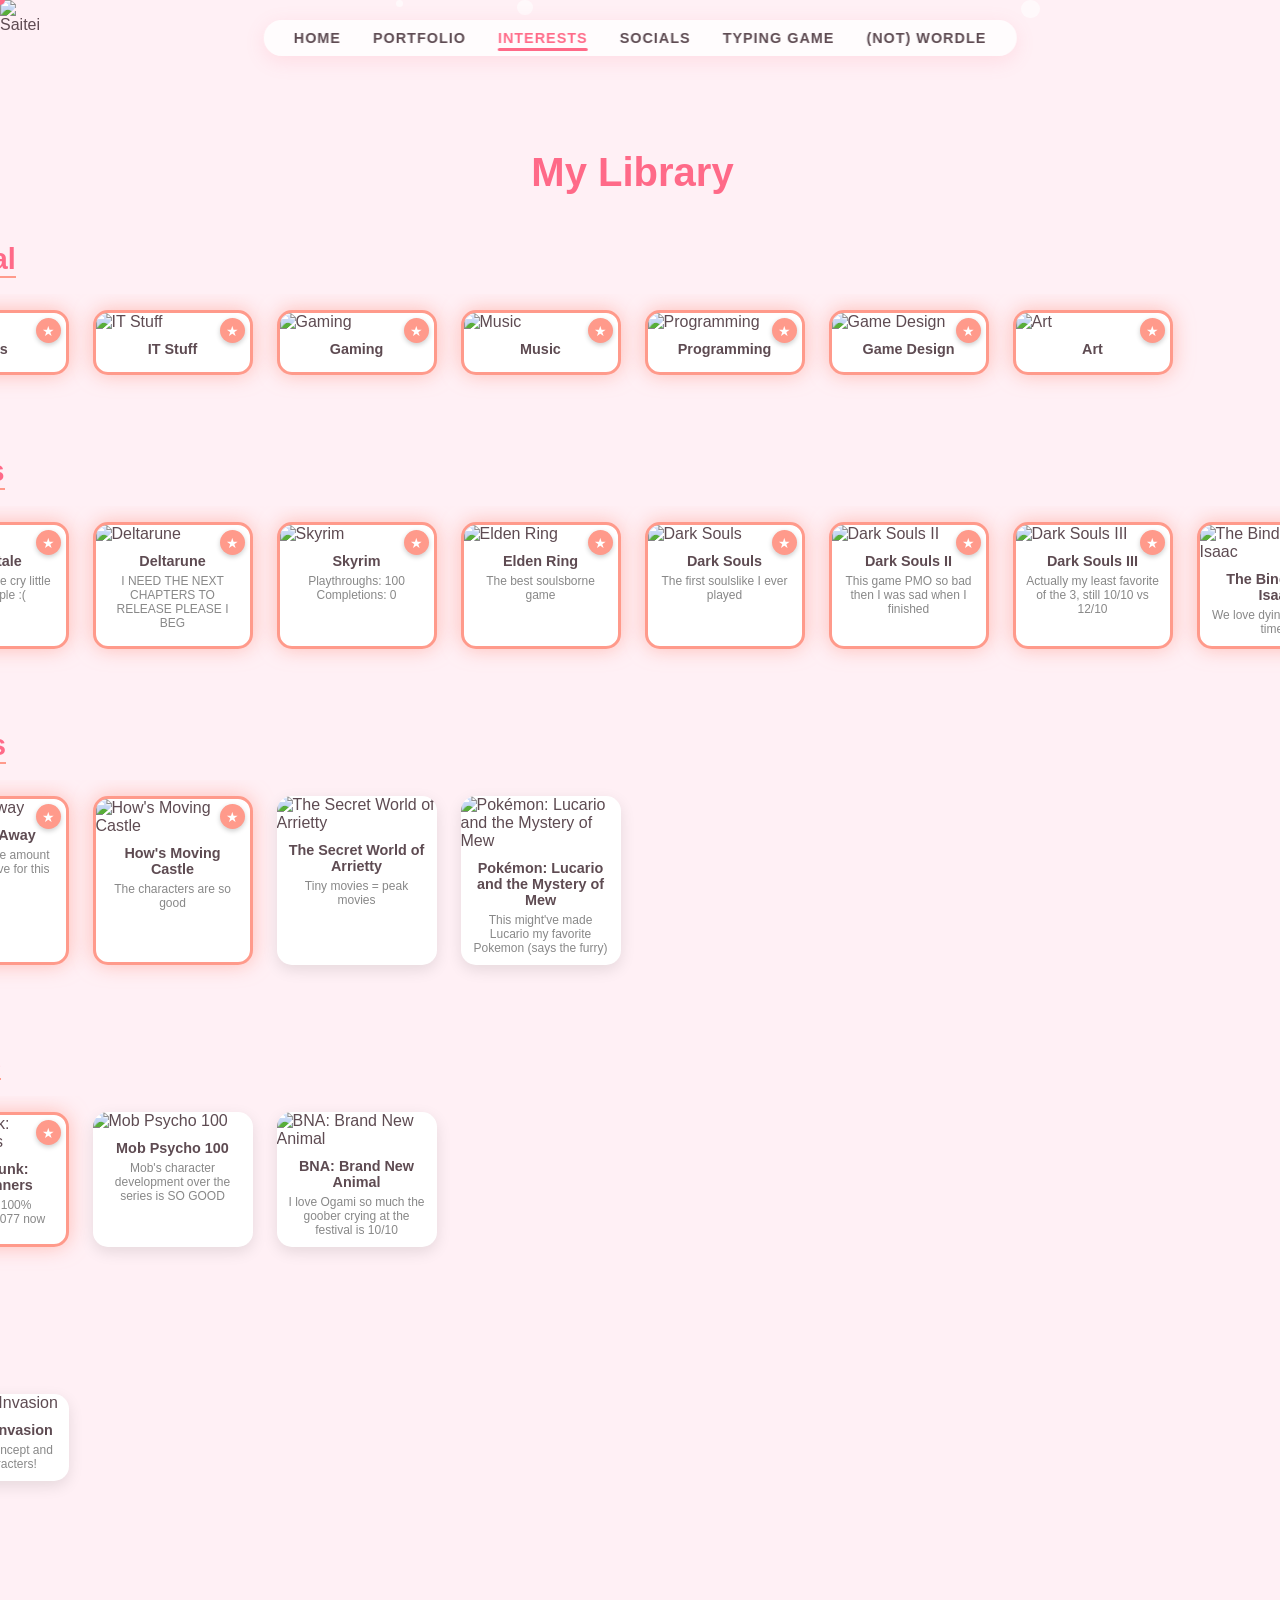
==== interests.html @ 3593d5c2 "Just making the baseline Just making the baseline so I can experiment with Github Pages." ====
<!DOCTYPE html>
<html lang="en">
<head>
    <meta charset="UTF-8">
    <meta name="viewport" content="width=device-width, initial-scale=1.0">
    <title>Saitei's Den | Interests</title>
    <link rel="stylesheet" href="style.css">
</head>
<body>
    <div class="cursor-dot"></div>
    <div class="cursor-chaser"><img src="" alt="Saitei"></div>
    <div id="particles"></div>

    <nav class="navbar">
        <a href="index.html">Home</a>
        <a href="portfolio.html">Portfolio</a>
        <a href="interests.html" class="active">Interests</a>
        <a href="socials.html">Socials</a>
        <a href="typingtest.html">Typing Game</a>
        <a href="wordle.html">(Not) Wordle</a>
    </nav>

    <section class="page-content">
        <h2>My Library</h2>
        <div id="library-content"></div>
    </section>

    <div class="modal-overlay" id="interest-modal">
        <div class="modal-box">
            <span class="modal-close" id="close-modal">&times;</span>
            <img src="" alt="Cover" class="modal-cover" id="modal-img">
            <h3 class="modal-title" id="modal-title">Title</h3>
            <div class="modal-stars" id="modal-stars">★★★★★</div>
            <p class="modal-review" id="modal-review">Review text</p>
        </div>
    </div>

    <script src="script.js"></script>
    <script src="interestsData.js"></script>

    <script>
        const libraryContainer = document.getElementById('library-content');
        
        // Modal Elements
        const modal = document.getElementById('interest-modal');
        const closeModal = document.getElementById('close-modal');
        const modalImg = document.getElementById('modal-img');
        const modalTitle = document.getElementById('modal-title');
        const modalStars = document.getElementById('modal-stars');
        const modalReview = document.getElementById('modal-review');

        // Close Modal Logic
        closeModal.onclick = () => modal.classList.remove('active');
        window.onclick = (e) => {
            // If they click the dark overlay outside the box, close it
            if(e.target === modal) modal.classList.remove('active'); 
        };

        const categories = ["General", "Games", "Movies", "Shows", "Books"];

        categories.forEach(cat => {
            const items = interestsData.filter(item => item.category === cat);

            if (items.length > 0) {
                const section = document.createElement('div');
                section.classList.add('category-section');
                
                const title = document.createElement('h3');
                title.classList.add('category-title');
                title.innerText = cat;
                section.appendChild(title);

                const scrollBox = document.createElement('div');
                scrollBox.classList.add('scroll-container');

                items.forEach(item => {
                    const card = document.createElement('div');
                    card.classList.add('interest-card');
                    if(item.special) card.classList.add('special');
                    
                    // Make cursor show it's clickable
                    card.style.cursor = 'pointer'; 

                    card.innerHTML = `
                        <img src="${item.cover}" alt="${item.name}" class="interest-cover">
                        <div class="interest-info">
                            <div class="interest-name">${item.name}</div>
                            <div class="interest-note">${item.note}</div>
                        </div>
                    `;

                    // --- NEW: CLICK EVENT TO OPEN MODAL ---
                    card.onclick = () => {
                        modalImg.src = item.cover;
                        modalTitle.innerText = item.name;
                        // Provide a fallback if review is missing
                        modalReview.innerText = item.review || "No review written yet!"; 
                        
                        // Generate Stars (e.g. 3 rating = ★★★☆☆)
                        let starHTML = "";
                        let rating = item.rating || 0; 
                        for(let i = 1; i <= 5; i++) {
                            starHTML += (i <= rating) ? "★" : "☆";
                        }
                        modalStars.innerText = starHTML;

                        // Show the modal
                        modal.classList.add('active');
                    };

                    scrollBox.appendChild(card);
                });

                section.appendChild(scrollBox);
                libraryContainer.appendChild(section);
            }
        });
    </script>
</body>
</html>

<style>
    /* --- MODAL (POPUP WINDOW) --- */
.modal-overlay {
    position: fixed;
    top: 0; left: 0; width: 100%; height: 100%;
    background: rgba(0,0,0,0.6);
    backdrop-filter: blur(5px);
    z-index: 20000;
    display: flex;
    align-items: center;
    justify-content: center;
    opacity: 0; /* Hidden by default */
    pointer-events: none; /* Can't click it when hidden */
    transition: opacity 0.3s ease;
}

/* When the active class is added by JS, it fades in */
.modal-overlay.active {
    opacity: 1;
    pointer-events: auto;
}

.modal-box {
    background: var(--card-bg);
    border-radius: var(--radius);
    padding: 2.5rem;
    max-width: 450px;
    width: 90%;
    box-shadow: 0 15px 40px rgba(0,0,0,0.2);
    position: relative;
    transform: translateY(20px);
    transition: transform 0.3s ease;
    display: flex;
    flex-direction: column;
    align-items: center;
    text-align: center;
    cursor: default; /* Overrides the custom chaser cursor inside the box if you want */
}

.modal-overlay.active .modal-box {
    transform: translateY(0); /* Slides up slightly */
}

.modal-close {
    position: absolute;
    top: 15px; right: 20px;
    font-size: 2rem;
    line-height: 1;
    color: var(--text-light);
    cursor: pointer;
    transition: color 0.3s;
}

.modal-close:hover { color: var(--secondary); }

.modal-cover {
    width: 180px;
    height: 250px;
    object-fit: cover;
    border-radius: 15px;
    margin-bottom: 1rem;
    box-shadow: 0 5px 15px rgba(0,0,0,0.15);
}

.modal-title {
    font-size: 1.5rem;
    color: var(--secondary);
    margin-bottom: 0.3rem;
}

.modal-stars {
    color: #FFD700; /* Gold */
    font-size: 1.3rem;
    margin-bottom: 1rem;
    letter-spacing: 2px;
}

.modal-review {
    font-size: 0.95rem;
    line-height: 1.6;
    color: var(--text-main);
}
</style>
---- style.css ----
/* style.css */
:root {
    --primary: #FF9A8B;       
    --secondary: #FF6A88;     
    --accent: #FFD1FF;
    --bg-color: #FFF0F5;      
    --card-bg: #FFFFFF;
    --text-main: #5e4b52;
    --radius: 25px;
    --nav-glass: rgba(255, 255, 255, 0.8);
}

* { margin: 0; padding: 0; box-sizing: border-box; }

html {
    /* FIX 1: This stops the page from jumping left/right 
       by reserving space for the scrollbar */
    scrollbar-gutter: stable;
}

body {
    font-family: 'Quicksand', 'Segoe UI', sans-serif;
    background-color: var(--bg-color);
    color: var(--text-main);
    min-height: 100vh;
    overflow-x: hidden; /* Prevents horizontal scrolling */
    cursor: none; /* Hide default cursor */
    position: relative;
}

/* --- CURSOR SYSTEM --- */
.cursor-dot {
    position: fixed;
    width: 10px;
    height: 10px;
    background: var(--secondary);
    border-radius: 50%;
    pointer-events: none;
    z-index: 10000;
    transform: translate(-50%, -50%);
}

.cursor-chaser {
    position: fixed;
    width: 50px; 
    height: 50px;
    pointer-events: none;
    z-index: 9999;
    transform-origin: center center; 
    display: flex;
    align-items: center;
    justify-content: center;
}

.cursor-chaser img {
    width: 100%;
    height: 100%;
    object-fit: contain;
}

/* --- BACKGROUND PARTICLES (FIXED) --- */
#particles {
    /* FIX 2: Locks particles to the background layer 
       so they don't stretch the page size */
    position: fixed;
    top: 0;
    left: 0;
    width: 100%;
    height: 100%;
    overflow: hidden;
    z-index: -1;
    pointer-events: none;
}

.particle {
    position: absolute;
    background: white;
    border-radius: 50%;
    pointer-events: none;
    opacity: 0.6;
    animation: rise linear infinite;
}

@keyframes rise {
    0% { transform: translateY(110vh) scale(0); opacity: 0; }
    50% { opacity: 0.8; }
    100% { transform: translateY(-10vh) scale(1); opacity: 0; }
}

/* --- NAVIGATION --- */
.navbar {
    position: fixed;
    top: 20px;
    left: 50%;
    transform: translateX(-50%);
    background: var(--nav-glass);
    backdrop-filter: blur(10px);
    padding: 10px 30px;
    border-radius: 50px;
    box-shadow: 0 5px 20px rgba(255, 106, 136, 0.15);
    z-index: 1000;
    display: flex;
    gap: 2rem;
    white-space: nowrap; /* Prevents text wrapping on small screens */
}

.navbar a {
    text-decoration: none;
    color: var(--text-main);
    font-weight: 700;
    font-size: 0.9rem;
    text-transform: uppercase;
    letter-spacing: 1px;
    transition: color 0.3s;
    position: relative;
}

.navbar a::after {
    content: '';
    position: absolute;
    bottom: -5px;
    left: 0;
    width: 0%;
    height: 3px;
    background: var(--secondary);
    border-radius: 10px;
    transition: width 0.3s ease;
}

.navbar a:hover { color: var(--secondary); }
.navbar a:hover::after { width: 100%; }

.navbar a.active { color: var(--secondary); }
.navbar a.active::after { width: 100%; }

/* --- LAYOUTS --- */
header, section {
    padding: 4rem 10%;
    /* Changed from min-height: 80vh to avoid layout gaps */
    width: 100%; 
    display: flex;
    flex-direction: column;
    align-items: center;
}

/* Center the content on the Home page explicitly */
header {
    min-height: 90vh;
    justify-content: center;
}

/* Push content down on other pages so it's not hidden by navbar */
section.page-content {
    justify-content: flex-start;
    padding-top: 150px; 
    min-height: 100vh;
}

.hero-avatar {
    width: 200px;
    height: 200px;
    object-fit: cover;
    border-radius: 50%;
    border: 5px solid white;
    box-shadow: 0 10px 30px rgba(255, 106, 136, 0.3);
    margin-bottom: 2rem;
    animation: float 4s ease-in-out infinite;
}

.hero-title {
    font-size: 4rem;
    background: linear-gradient(to right, var(--primary), var(--secondary));
    -webkit-background-clip: text;
    -webkit-text-fill-color: transparent;
    margin-bottom: 0.5rem;
    text-align: center;
}

h2 {
    font-size: 2.5rem;
    color: var(--secondary);
    text-align: center;
    margin-bottom: 3rem;
}

.grid {
    display: grid;
    grid-template-columns: repeat(auto-fit, minmax(280px, 1fr));
    gap: 2rem;
    width: 100%;
}

.card {
    background: var(--card-bg);
    border-radius: var(--radius);
    padding: 2rem;
    box-shadow: 0 10px 30px rgba(0,0,0,0.05);
    transition: transform 0.3s, box-shadow 0.3s;
    text-decoration: none; /* In case links are styled as cards */
    color: var(--text-main);
    display: block;
}

.card:hover {
    transform: translateY(-10px);
    box-shadow: 0 20px 40px rgba(255, 106, 136, 0.2);
}

/* --- ANIMATIONS --- */
@keyframes float {
    0%, 100% { transform: translateY(0); }
    50% { transform: translateY(-20px); }
}

/* --- INTERESTS CAROUSEL --- */

.category-section {
    width: 100%;
    margin-bottom: 3rem;
}

.category-title {
    font-size: 1.8rem;
    color: var(--secondary);
    margin-bottom: 1rem;
    margin-left: 1rem; /* Align with scroll start */
    display: inline-block;
    border-bottom: 2px solid var(--primary);
}

/* The Horizontal Scroll Container */
.scroll-container {
    display: flex;
    gap: 1.5rem;
    overflow-x: auto; /* Allows scrolling */
    padding: 1rem 1rem 2rem 1rem; /* Padding for shadow clearance */
    scroll-behavior: smooth;
    
    /* Hide scrollbar but keep functionality (Optional) */
    scrollbar-width: thin; 
    scrollbar-color: var(--primary) transparent;
}

/* Individual Item Card */
.interest-card {
    min-width: 160px; /* Fixed width prevents squishing */
    width: 160px;
    background: white;
    border-radius: 15px;
    overflow: hidden;
    box-shadow: 0 5px 15px rgba(0,0,0,0.1);
    transition: transform 0.3s ease;
    flex-shrink: 0; /* Important! Stops them from shrinking to fit */
    position: relative;
}

.interest-card:hover {
    transform: translateY(-5px);
}

.interest-cover {
    width: 100%;
    height: 220px;
    object-fit: cover;
}

.interest-info {
    padding: 10px;
    text-align: center;
}

.interest-name {
    font-weight: bold;
    font-size: 0.9rem;
    color: var(--text-main);
    margin-bottom: 5px;
}

.interest-note {
    font-size: 0.75rem;
    color: #888;
}

/* --- SPECIAL INTEREST HIGHLIGHT --- */
.interest-card.special {
    border: 3px solid var(--primary);
    box-shadow: 0 0 20px rgba(255, 154, 139, 0.6); /* Glow effect */
}

.interest-card.special::after {
    content: '★';
    position: absolute;
    top: 5px;
    right: 5px;
    background: var(--primary);
    color: white;
    width: 25px;
    height: 25px;
    border-radius: 50%;
    display: flex;
    align-items: center;
    justify-content: center;
    font-size: 14px;
    box-shadow: 0 2px 5px rgba(0,0,0,0.2);
}

/* --- TYPING TEST PAGE --- */

.typing-page {
    display: flex;
    flex-direction: column;
    justify-content: center;
    align-items: center;
}

.typing-app {
    width: 100%;
    background: rgba(255,255,255,0.75);
    backdrop-filter: blur(12px);
    border-radius: var(--radius);
    padding: 2rem;
    box-shadow: 0 20px 40px rgba(255, 106, 136, 0.2);
}

.typing-controls,
.typing-buttons {
    display: flex;
    gap: 0.75rem;
    flex-wrap: wrap;
    margin-bottom: 1rem;
}

.typing-controls select,
.typing-controls button,
.typing-buttons button {
    background: white;
    border: 2px solid var(--primary);
    border-radius: 12px;
    padding: 8px 12px;
    font-weight: 600;
    cursor: pointer;
}

.typing-stats {
    display: flex;
    gap: 1.5rem;
    margin-bottom: 1rem;
    color: var(--text-main);
    flex-wrap: wrap;
}

.typing-display {
    background: rgba(255,255,255,0.6);
    border-radius: 15px;
    padding: 1rem;
    min-height: 140px;
    font-size: 1.1rem;
    line-height: 1.7;
    user-select: none;
}

.typing-display span.current {
    background: var(--accent);
    border-radius: 4px;
}

.typing-display span.correct {
    color: #22c55e; /* clean green */
    font-weight: 600;
}

.typing-display span.incorrect {
    color: #ff4d4d;
    text-decoration: underline;
}

.typing-combo {
    margin-top: 0.5rem;
    text-align: center;
}

/* --- MODAL --- */

.typing-modal-backdrop {
    position: fixed;
    inset: 0;
    background: rgba(255, 240, 245, 0.8);
    display: flex;
    align-items: center;
    justify-content: center;
    opacity: 0;
    pointer-events: none;
    transition: 0.2s;
    z-index: 5000;
}

.typing-modal-backdrop.show {
    opacity: 1;
    pointer-events: auto;
}

.typing-modal {
    background: white;
    border-radius: var(--radius);
    padding: 2rem;
    max-width: 600px;
    width: 95%;
}

.typing-metrics {
    display: flex;
    gap: 1rem;
    flex-wrap: wrap;
    margin: 1rem 0;
}

.metric {
    background: rgba(255,154,139,0.15);
    padding: 10px;
    border-radius: 12px;
    min-width: 110px;
    text-align: center;
}

.metric strong {
    display: block;
    font-size: 1.3rem;
}
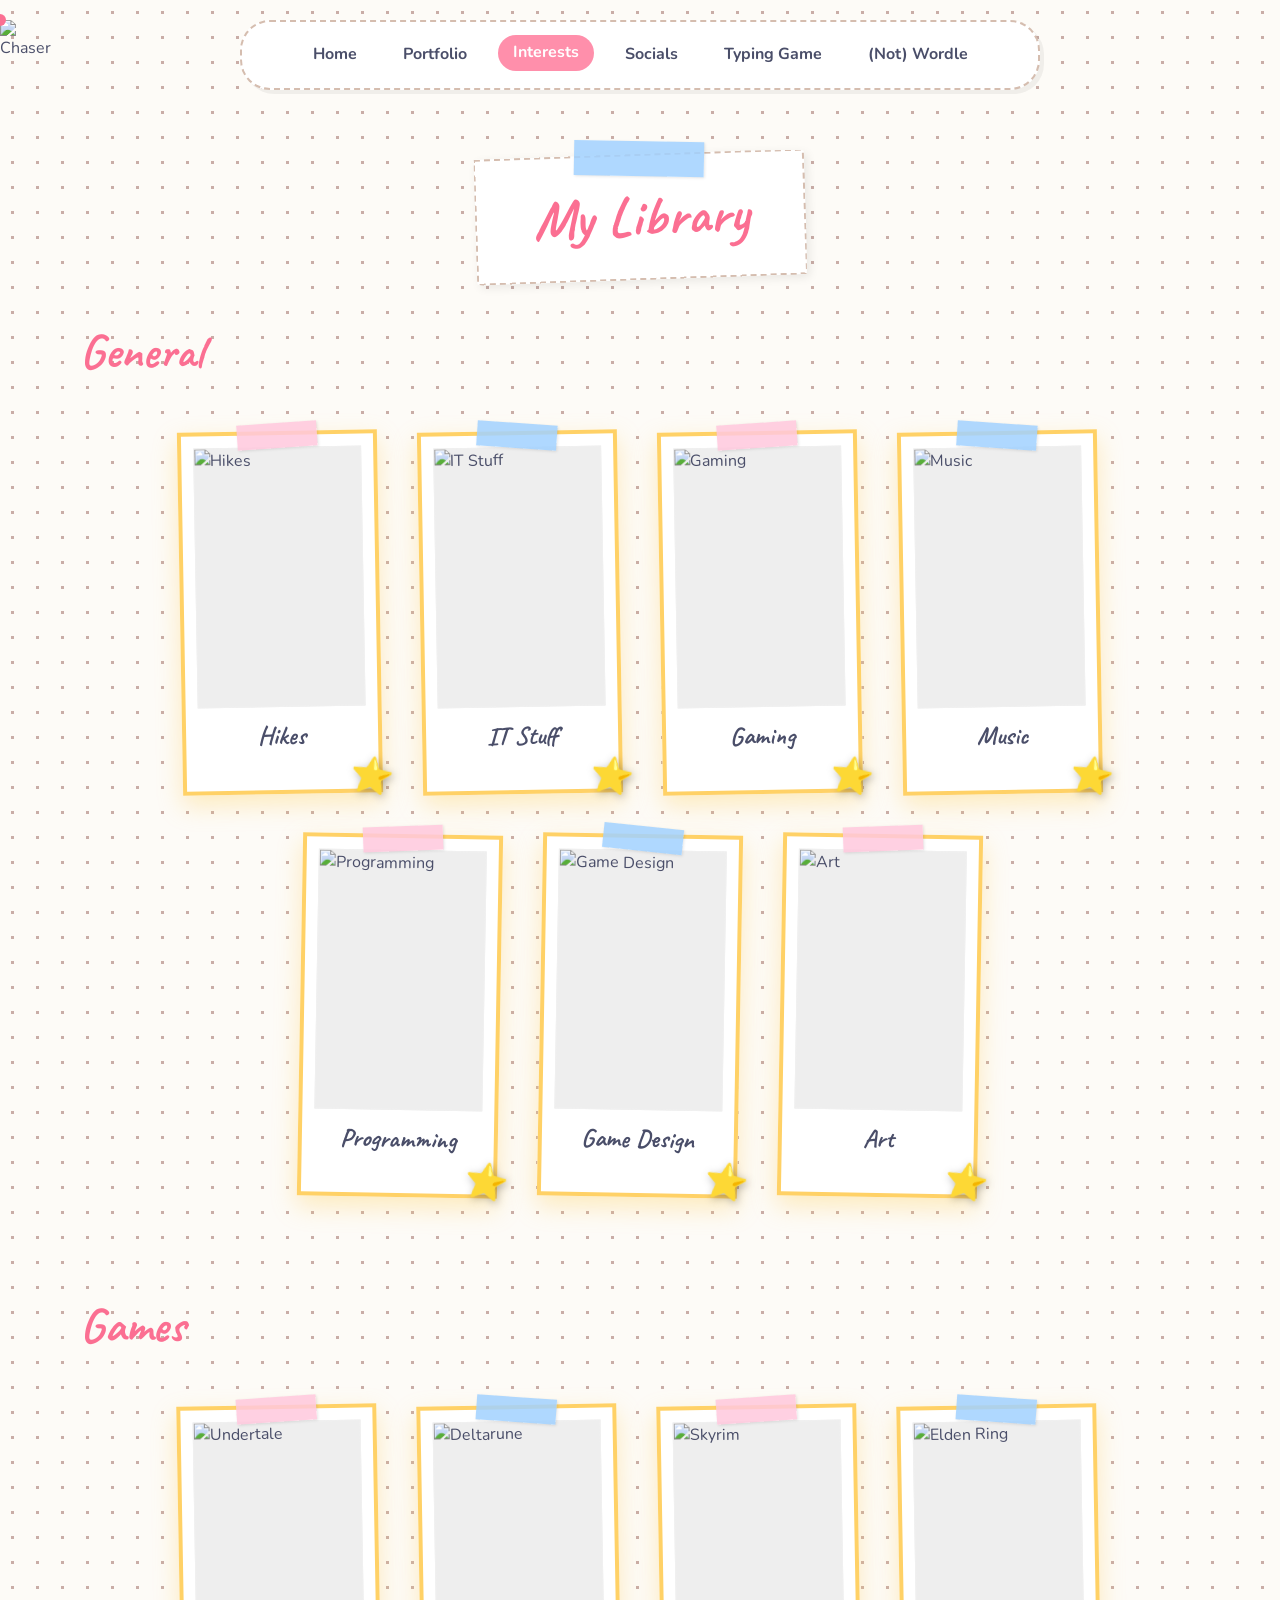
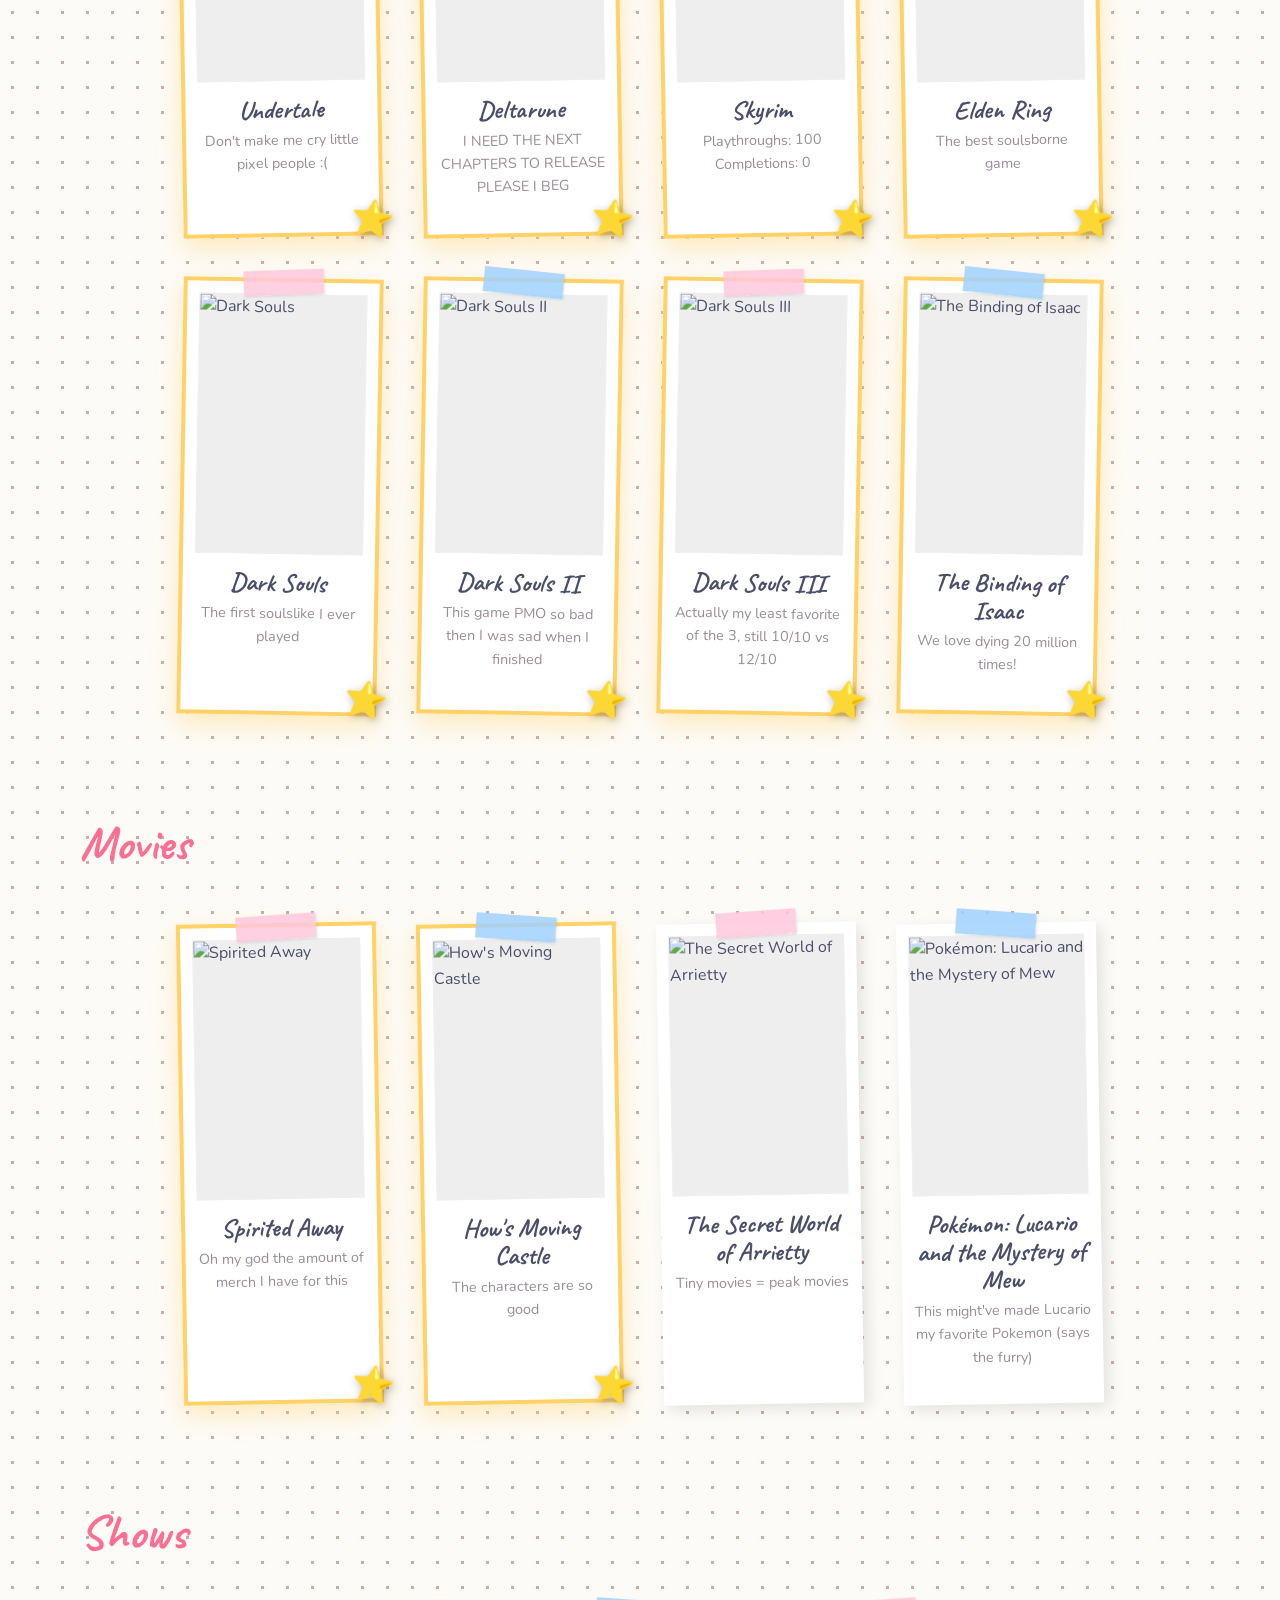
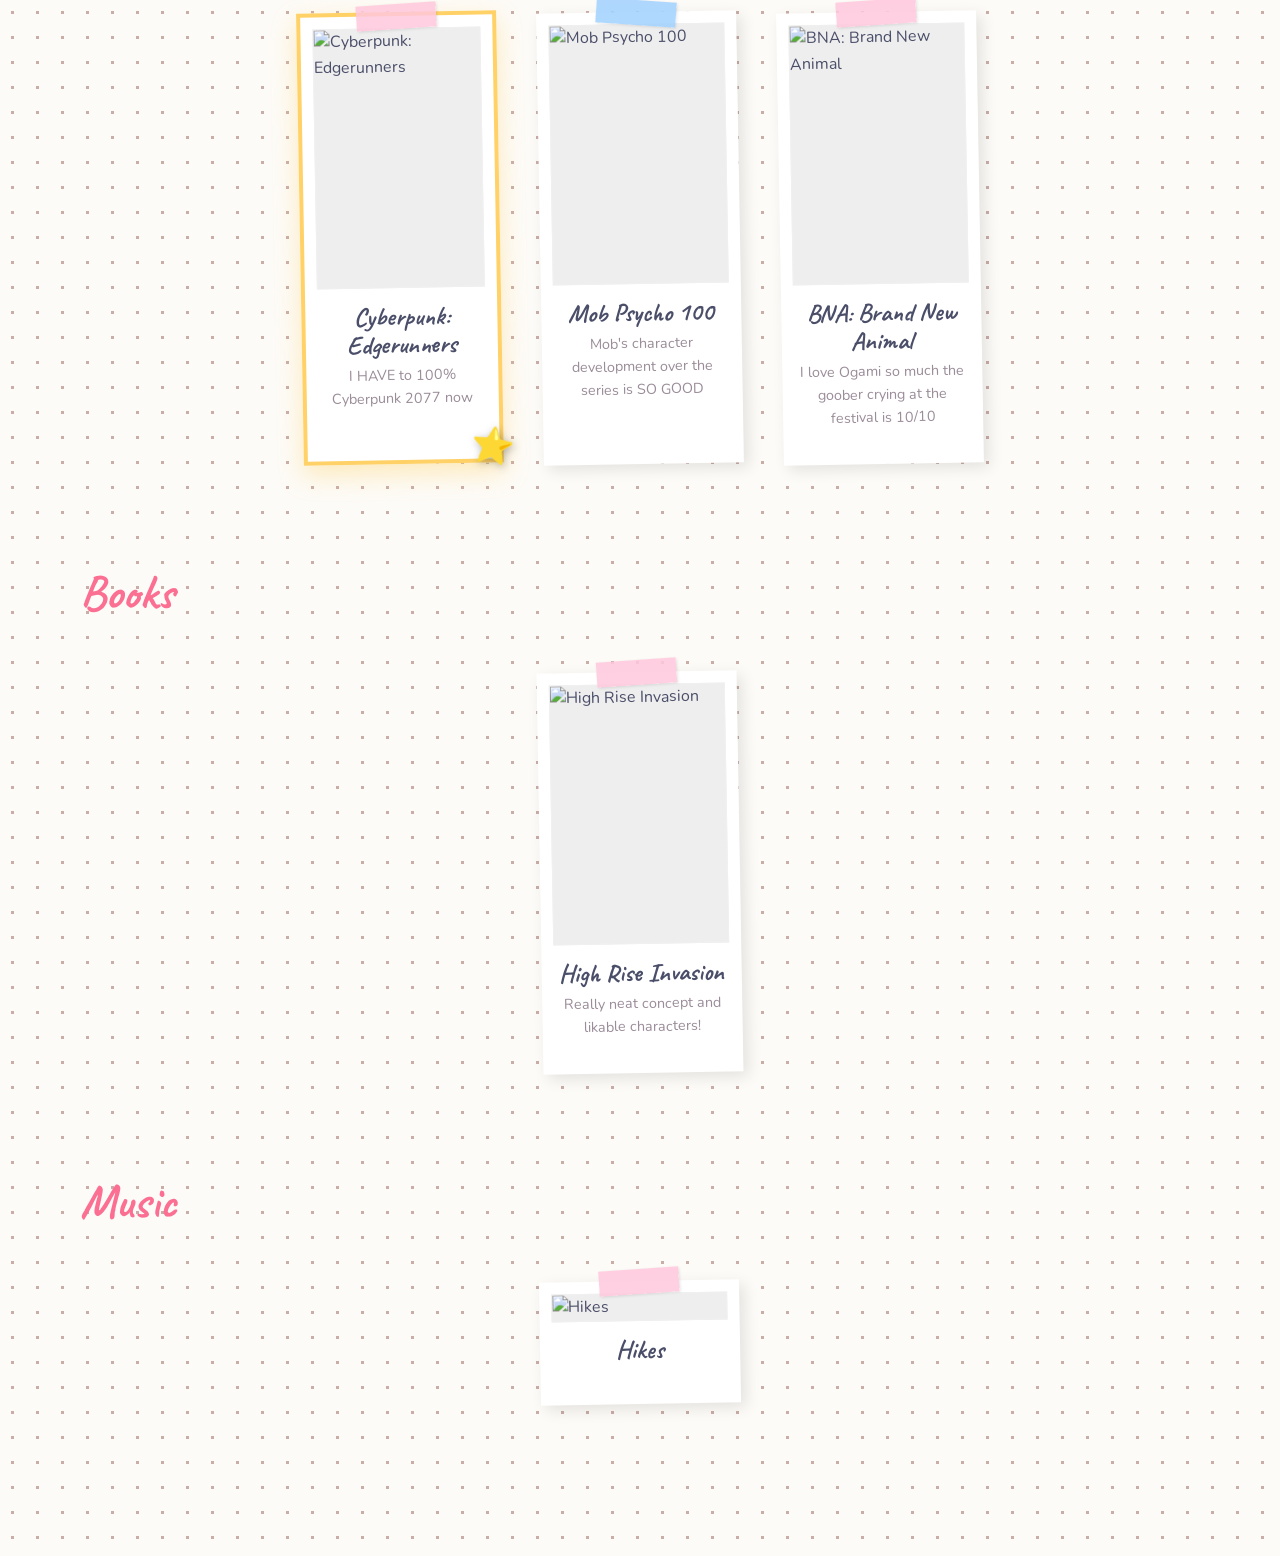
==== commit 5ebf0647: "Adding Music to Interests.html" ====
--- a/interests.html
+++ b/interests.html
@@ -4,11 +4,306 @@
     <meta charset="UTF-8">
     <meta name="viewport" content="width=device-width, initial-scale=1.0">
     <title>Saitei's Den | Interests</title>
-    <link rel="stylesheet" href="style.css">
+    
+    <link href="https://fonts.googleapis.com/css2?family=Caveat:wght@600;700&family=Nunito:wght@400;700&display=swap" rel="stylesheet">
+    
+    <style>
+        /* --- CSS VARIABLES (Pastel / Scrapbook Theme) --- */
+        :root {
+            --bg-pattern: #fdfbf7;
+            --paper-bg: #ffffff;
+            --primary: #ff8fab;
+            --secondary: #fb6f92;
+            --tape-color: rgba(255, 200, 221, 0.85);
+            --tape-color-alt: rgba(162, 210, 255, 0.85);
+            --text-dark: #4a4e69;
+            --text-light: #9a8c98;
+        }
+
+        /* --- GLOBAL RESETS & TYPOGRAPHY --- */
+        * { margin: 0; padding: 0; box-sizing: border-box; }
+
+        body {
+            font-family: 'Nunito', sans-serif;
+            background-color: var(--bg-pattern);
+            background-image: radial-gradient(#c9ada7 1.5px, transparent 1.5px);
+            background-size: 25px 25px;
+            color: var(--text-dark);
+            line-height: 1.6;
+            overflow-x: hidden;
+            @media (pointer: fine) { cursor: none; }
+        }
+
+        h1, h2, h3, .handwriting { font-family: 'Caveat', cursive; }
+
+        /* --- NAVBAR --- */
+        .navbar {
+            display: flex;
+            gap: 1rem;
+            background: var(--paper-bg);
+            padding: 15px 20px;
+            margin: 20px auto;
+            width: 90%;
+            max-width: 800px;
+            border-radius: 30px;
+            box-shadow: 4px 4px 0px rgba(0,0,0,0.05);
+            border: 2px dashed #d5bdaf;
+            overflow-x: auto;
+            white-space: nowrap;
+            scrollbar-width: none;
+        }
+        
+        .navbar::-webkit-scrollbar { display: none; }
+
+        .navbar a {
+            text-decoration: none;
+            color: var(--text-dark);
+            font-weight: 700;
+            padding: 5px 15px;
+            border-radius: 20px;
+            transition: all 0.2s;
+            @media (pointer: fine) { cursor: none; } 
+        }
+
+        .navbar a.active, .navbar a:hover {
+            background: var(--primary);
+            color: white;
+            transform: translateY(-2px);
+        }
+
+        @media (min-width: 700px) { .navbar { justify-content: center; } }
+
+        /* --- DESKTOP ONLY: CURSOR & PARTICLES --- */
+        .cursor-dot {
+            width: 12px; height: 12px;
+            background-color: var(--secondary);
+            border-radius: 50%; position: fixed;
+            pointer-events: none; z-index: 99999 !important;
+            transform: translate(-50%, -50%); display: none; 
+        }
+
+        .cursor-chaser {
+            position: fixed; width: 40px; height: 40px;
+            pointer-events: none; z-index: 99998 !important; display: none; 
+        }
+
+        .cursor-chaser img { width: 100%; height: 100%; object-fit: contain; }
+
+        .particle {
+            position: fixed; background-color: var(--tape-color);
+            border-radius: 50%; pointer-events: none; z-index: 99997 !important;
+            animation: fall linear forwards; display: none; 
+        }
+
+        @keyframes fall { to { transform: translateY(100vh) rotate(360deg); opacity: 0; } }
+        @media (pointer: fine) { .cursor-dot, .cursor-chaser, .particle { display: block; } }
+
+        /* --- PAGE HEADER --- */
+        .page-content {
+            max-width: 1200px;
+            margin: 2rem auto;
+            padding: 1rem;
+        }
+
+        .page-header {
+            text-align: center;
+            margin-bottom: 3rem;
+            margin-top: 1rem;
+        }
+
+        .title-scrap {
+            display: inline-block;
+            background: var(--paper-bg);
+            padding: 1rem 3.5rem;
+            border-radius: 2px 255px 3px 25px / 255px 5px 225px 3px;
+            border: 2px dashed #d5bdaf;
+            box-shadow: 3px 3px 10px rgba(0,0,0,0.08);
+            transform: rotate(-2deg);
+            position: relative;
+            font-size: 3.5rem;
+            color: var(--secondary);
+        }
+
+        .title-scrap::before {
+            content: ''; position: absolute; top: -15px; left: 50%;
+            transform: translateX(-50%) rotate(3deg);
+            width: 130px; height: 35px; background: var(--tape-color-alt);
+            box-shadow: 1px 1px 3px rgba(0,0,0,0.1); z-index: 2;
+        }
+
+        /* --- CATEGORIES & HORIZONTAL SCROLLING --- */
+        .category-section { width: 100%; margin-bottom: 4rem; }
+
+        .category-title {
+            font-size: 3rem;
+            color: var(--secondary);
+            margin-bottom: 1rem;
+            margin-left: 1.5rem;
+            font-family: 'Caveat', cursive;
+            line-height: 1;
+        }
+
+        .scroll-container {
+            display: flex;
+            gap: 2.5rem;
+            flex-wrap: wrap; /* Allows cards to drop to the next row */
+            justify-content: center; /* Centers the scattered cards */
+            padding: 2.5rem 1.5rem; /* Extra top padding gives the tape room to hover */
+        }
+        
+        .scroll-container::-webkit-scrollbar { display: none; } /* Chrome/Safari */
+
+        /* --- POLAROID INTEREST CARDS --- */
+        .interest-card {
+            background: white;
+            padding: 12px 12px 35px 12px;
+            box-shadow: 5px 5px 15px rgba(0,0,0,0.1);
+            position: relative;
+            min-width: 200px;
+            width: 200px;
+            flex-shrink: 0;
+            transition: transform 0.3s ease;
+            display: flex;
+            flex-direction: column;
+            @media (pointer: fine) { cursor: none; }
+        }
+
+        /* Washi tape for polaroids */
+        .interest-card::before {
+            content: ''; position: absolute; top: -12px; left: 50%;
+            transform: translateX(-50%) rotate(-3deg);
+            width: 80px; height: 25px; background: var(--tape-color);
+            box-shadow: 1px 1px 3px rgba(0,0,0,0.1); z-index: 2;
+        }
+
+        .interest-card:nth-child(even)::before {
+            background: var(--tape-color-alt);
+            transform: translateX(-50%) rotate(5deg);
+        }
+
+        /* --- DYNAMIC ROW TILTING --- */
+        .interest-card.tilt-left { transform: rotate(-1deg); }
+        .interest-card.tilt-right { transform: rotate(1deg); }
+
+        /* Ensure special glowing cards keep their extra flair when tilted */
+        .interest-card.special.tilt-left { transform: rotate(-1deg); }
+        .interest-card.special.tilt-right { transform: rotate(1deg); }
+
+        /* Smooth hover states that respect the initial tilt direction */
+        .interest-card.tilt-left:hover { 
+            transform: translateY(-10px) scale(1.05) rotate(1deg); 
+        }
+        .interest-card.tilt-right:hover { 
+            transform: translateY(-10px) scale(1.05) rotate(-1deg); 
+        }
+
+        .interest-cover {
+            width: 100%;
+            height: 260px;
+            object-fit: cover;
+            background: #eee;
+            border: 1px solid #f0f0f0;
+        }
+
+        .music-cover {
+            width: 100%;
+            object-fit: cover;
+            background: #eee;
+            border: 1px solid #f0f0f0;
+        }
+
+        .interest-info { text-align: center; margin-top: 15px; }
+
+        .interest-name {
+            font-family: 'Caveat', cursive;
+            font-size: 1.6rem;
+            font-weight: bold;
+            color: var(--text-dark);
+            line-height: 1.1;
+            margin-bottom: 5px;
+        }
+
+        .interest-note { font-size: 0.9rem; color: var(--text-light); }
+
+/* --- SPECIAL INTEREST HIGHLIGHT --- */
+        .interest-card.special {
+            border: 4px solid #ffd166; /* Thick golden border */
+            box-shadow: 0 10px 25px rgba(255, 209, 102, 0.4); /* Glowing effect */
+            transform: rotate(-1deg); /* A slightly different resting tilt */
+        }
+
+        .interest-card.special::after {
+            content: '⭐';
+            position: absolute;
+            bottom: -15px; /* Overlaps the bottom right edge */
+            right: -15px;
+            font-size: 2.2rem;
+            filter: drop-shadow(2px 2px 4px rgba(0,0,0,0.3));
+            z-index: 5;
+            transform: rotate(10deg);
+        }
+
+        /* --- SCRAPBOOK MODAL --- */
+        .modal-overlay {
+            position: fixed; top: 0; left: 0; width: 100vw; height: 100vh;
+            background: rgba(253, 251, 247, 0.9); backdrop-filter: blur(5px);
+            z-index: 20000; display: flex; align-items: center; justify-content: center;
+            opacity: 0; pointer-events: none; transition: opacity 0.3s ease;
+        }
+
+        .modal-overlay.active { opacity: 1; pointer-events: auto; }
+
+        .modal-box {
+            background: var(--paper-bg);
+            border-radius: 2px 255px 3px 25px / 255px 5px 225px 3px;
+            border: 1px solid #e0e0e0;
+            padding: 3rem 2.5rem;
+            max-width: 450px; width: 90%;
+            box-shadow: 5px 5px 20px rgba(0,0,0,0.1);
+            position: relative;
+            transform: translateY(20px) rotate(-1deg);
+            transition: transform 0.3s ease;
+            display: flex; flex-direction: column; align-items: center; text-align: center;
+            @media (pointer: fine) { cursor: none; }
+        }
+
+        .modal-overlay.active .modal-box { transform: translateY(0); }
+
+        /* Modal Tape */
+        .modal-box::before {
+            content: ''; position: absolute; top: -15px; left: 50%;
+            transform: translateX(-50%) rotate(2deg);
+            width: 120px; height: 35px; background: var(--tape-color);
+            box-shadow: 1px 1px 3px rgba(0,0,0,0.1); z-index: 2;
+        }
+
+        .modal-close {
+            position: absolute; top: 15px; right: 25px;
+            font-size: 3rem; font-family: 'Caveat', cursive;
+            line-height: 1; color: var(--secondary); cursor: pointer;
+            transition: transform 0.2s;
+        }
+
+        .modal-close:hover { transform: scale(1.2); }
+
+        .modal-cover {
+            width: 180px; height: 260px; object-fit: cover;
+            border-radius: 5px; margin-bottom: 1.5rem;
+            box-shadow: 2px 2px 10px rgba(0,0,0,0.1);
+        }
+
+        .modal-title {
+            font-size: 2.8rem; color: var(--secondary);
+            font-family: 'Caveat', cursive; line-height: 1.1; margin-bottom: 0.5rem;
+        }
+
+        .modal-stars { color: #ffd166; font-size: 1.8rem; margin-bottom: 1rem; letter-spacing: 4px; }
+        .modal-review { font-size: 1.05rem; line-height: 1.6; color: var(--text-dark); }
+    </style>
 </head>
 <body>
     <div class="cursor-dot"></div>
-    <div class="cursor-chaser"><img src="" alt="Saitei"></div>
+    <div class="cursor-chaser"><img src="" alt="Chaser"></div>
     <div id="particles"></div>
 
     <nav class="navbar">
@@ -21,7 +316,9 @@
     </nav>
 
     <section class="page-content">
-        <h2>My Library</h2>
+        <div class="page-header">
+            <h2 class="title-scrap">My Library</h2>
+        </div>
         <div id="library-content"></div>
     </section>
 
@@ -35,13 +332,97 @@
         </div>
     </div>
 
-    <script src="script.js"></script>
     <script src="interestsData.js"></script>
 
     <script>
+        // --- CUSTOM CURSOR LOGIC ---
+        const IMG_SITTING = "https://cdn-icons-png.flaticon.com/512/616/616430.png"; 
+        const IMG_RUNNING = "https://cdn-icons-png.flaticon.com/512/616/616408.png"; 
+        const MAX_SPEED = 8; 
+
+        const cursorDot = document.querySelector('.cursor-dot');
+        const chaser = document.querySelector('.cursor-chaser');
+        const chaserImg = chaser.querySelector('img');
+        const particleContainer = document.getElementById('particles');
+
+        let mouseX = window.innerWidth / 2; 
+        let mouseY = window.innerHeight / 2;
+        let chaserX = window.innerWidth / 2; 
+        let chaserY = window.innerHeight / 2;
+        let isRunning = false;
+
+        const isDesktop = () => window.matchMedia("(pointer: fine)").matches;
+
+        if (isDesktop()) {
+            document.addEventListener('mousemove', (e) => {
+                mouseX = e.clientX;
+                mouseY = e.clientY;
+                cursorDot.style.left = mouseX + 'px';
+                cursorDot.style.top = mouseY + 'px';
+            });
+        }
+
+        function animate() {
+            if (isDesktop()) {
+                let dx = mouseX - chaserX;
+                let dy = mouseY - chaserY;
+                let distance = Math.sqrt(dx*dx + dy*dy);
+
+                if (distance > 5) {
+                    let angle = Math.atan2(dy, dx); 
+                    let degrees = angle * (180 / Math.PI); 
+                    
+                    let vx = dx * 0.1;
+                    let vy = dy * 0.1;
+
+                    let velocity = Math.sqrt(vx*vx + vy*vy);
+                    if (velocity > MAX_SPEED) {
+                        let ratio = MAX_SPEED / velocity;
+                        vx *= ratio;
+                        vy *= ratio;
+                    }
+
+                    chaserX += vx;
+                    chaserY += vy;
+
+                    chaser.style.transform = `translate(${chaserX}px, ${chaserY}px) rotate(${degrees + 90}deg) translate(-50%, -50%)`;
+
+                    if (!isRunning) {
+                        chaserImg.src = IMG_RUNNING;
+                        isRunning = true;
+                    }
+                } else {
+                    if (isRunning) {
+                        chaserImg.src = IMG_SITTING;
+                        isRunning = false;
+                        chaser.style.transform = `translate(${chaserX}px, ${chaserY}px) rotate(0deg) translate(-50%, -50%)`;
+                    }
+                }
+            }
+            requestAnimationFrame(animate);
+        }
+
+        animate();
+
+        if(particleContainer && isDesktop()) {
+            function createParticle() {
+                const p = document.createElement('div');
+                p.classList.add('particle');
+                const size = Math.random() * 10 + 5 + 'px';
+                p.style.width = size;
+                p.style.height = size;
+                p.style.left = Math.random() * 100 + 'vw';
+                p.style.top = '-20px'; 
+                p.style.animationDuration = Math.random() * 5 + 5 + 's';
+                particleContainer.appendChild(p);
+                setTimeout(() => p.remove(), 10000);
+            }
+            setInterval(createParticle, 600);
+        }
+
+        // --- INTERESTS LIBRARY LOGIC ---
         const libraryContainer = document.getElementById('library-content');
         
-        // Modal Elements
         const modal = document.getElementById('interest-modal');
         const closeModal = document.getElementById('close-modal');
         const modalImg = document.getElementById('modal-img');
@@ -49,156 +430,117 @@
         const modalStars = document.getElementById('modal-stars');
         const modalReview = document.getElementById('modal-review');
 
-        // Close Modal Logic
         closeModal.onclick = () => modal.classList.remove('active');
         window.onclick = (e) => {
-            // If they click the dark overlay outside the box, close it
             if(e.target === modal) modal.classList.remove('active'); 
         };
 
-        const categories = ["General", "Games", "Movies", "Shows", "Books"];
-
-        categories.forEach(cat => {
-            const items = interestsData.filter(item => item.category === cat);
-
-            if (items.length > 0) {
-                const section = document.createElement('div');
-                section.classList.add('category-section');
+        const categories = ["General", "Games", "Movies", "Shows", "Books", "Music"];
+
+        if (typeof interestsData !== 'undefined') {
+            categories.forEach(cat => {
+                const items = interestsData.filter(item => item.category === cat);
+
+                if (items.length > 0) {
+                    const section = document.createElement('div');
+                    section.classList.add('category-section');
+                    
+                    const title = document.createElement('h3');
+                    title.classList.add('category-title');
+                    title.innerText = cat;
+                    section.appendChild(title);
+
+                    const scrollBox = document.createElement('div');
+                    scrollBox.classList.add('scroll-container');
+
+                    items.forEach(item => {
+                        const card = document.createElement('div');
+                        card.classList.add('interest-card');
+                        if(item.special) card.classList.add('special');
+                        
+                        card.style.cursor = 'pointer'; 
+
+                        if (cat != "Music") {
+                        card.innerHTML = `
+                            <img src="${item.cover}" alt="${item.name}" class="interest-cover">
+                            <div class="interest-info">
+                                <div class="interest-name">${item.name}</div>
+                                <div class="interest-note">${item.note}</div>
+                            </div>
+                        `;
+                        } else {
+                            card.innerHTML = `
+                                <img src="${item.cover}" alt="${item.name}" class="music-cover">
+                                <div class="interest-info">
+                                    <div class="interest-name">${item.name}</div>
+                                    <div class="interest-note">${item.note}</div>
+                                </div>
+                            `;
+                        }
+
+                        card.onclick = () => {
+                            modalImg.src = item.cover;
+                            modalTitle.innerText = item.name;
+                            modalReview.innerText = item.review || "No review written yet!"; 
+                            
+                            let starHTML = "";
+                            let rating = item.rating || 0; 
+                            for(let i = 1; i <= 5; i++) {
+                                starHTML += (i <= rating) ? "★" : "☆";
+                            }
+                            modalStars.innerText = starHTML;
+
+                            modal.classList.add('active');
+                        };
+
+                        scrollBox.appendChild(card);
+                    });
+
+                    section.appendChild(scrollBox);
+                    libraryContainer.appendChild(section);
+                }
+            });
+
+            // --- NEW: DYNAMIC ROW MATH ---
+            function updateCardTilts() {
+                const containers = document.querySelectorAll('.scroll-container');
                 
-                const title = document.createElement('h3');
-                title.classList.add('category-title');
-                title.innerText = cat;
-                section.appendChild(title);
-
-                const scrollBox = document.createElement('div');
-                scrollBox.classList.add('scroll-container');
-
-                items.forEach(item => {
-                    const card = document.createElement('div');
-                    card.classList.add('interest-card');
-                    if(item.special) card.classList.add('special');
-                    
-                    // Make cursor show it's clickable
-                    card.style.cursor = 'pointer'; 
-
-                    card.innerHTML = `
-                        <img src="${item.cover}" alt="${item.name}" class="interest-cover">
-                        <div class="interest-info">
-                            <div class="interest-name">${item.name}</div>
-                            <div class="interest-note">${item.note}</div>
-                        </div>
-                    `;
-
-                    // --- NEW: CLICK EVENT TO OPEN MODAL ---
-                    card.onclick = () => {
-                        modalImg.src = item.cover;
-                        modalTitle.innerText = item.name;
-                        // Provide a fallback if review is missing
-                        modalReview.innerText = item.review || "No review written yet!"; 
-                        
-                        // Generate Stars (e.g. 3 rating = ★★★☆☆)
-                        let starHTML = "";
-                        let rating = item.rating || 0; 
-                        for(let i = 1; i <= 5; i++) {
-                            starHTML += (i <= rating) ? "★" : "☆";
+                containers.forEach(container => {
+                    const cards = Array.from(container.querySelectorAll('.interest-card'));
+                    if (cards.length === 0) return;
+
+                    let currentRowTop = cards[0].offsetTop;
+                    let rowIndex = 0;
+
+                    cards.forEach(card => {
+                        // If the card is pushed down more than 20px, it has wrapped to a new row!
+                        if (card.offsetTop > currentRowTop + 20) {
+                            rowIndex++;
+                            currentRowTop = card.offsetTop;
                         }
-                        modalStars.innerText = starHTML;
-
-                        // Show the modal
-                        modal.classList.add('active');
-                    };
-
-                    scrollBox.appendChild(card);
+
+                        // Strip old classes just in case the window was resized
+                        card.classList.remove('tilt-left', 'tilt-right');
+
+                        // Evens tilt left, Odds tilt right
+                        if (rowIndex % 2 === 0) {
+                            card.classList.add('tilt-left'); 
+                        } else {
+                            card.classList.add('tilt-right'); 
+                        }
+                    });
                 });
-
-                section.appendChild(scrollBox);
-                libraryContainer.appendChild(section);
             }
-        });
+
+            // 1. Run the math immediately after building the cards
+            updateCardTilts();
+
+            // 2. Re-calculate the rows anytime the user resizes their browser window
+            window.addEventListener('resize', updateCardTilts);
+
+        } else {
+             libraryContainer.innerHTML = "<p style='text-align: center; width: 100%;'>Loading interests...</p>";
+        }
     </script>
 </body>
 </html>
-
-<style>
-    /* --- MODAL (POPUP WINDOW) --- */
-.modal-overlay {
-    position: fixed;
-    top: 0; left: 0; width: 100%; height: 100%;
-    background: rgba(0,0,0,0.6);
-    backdrop-filter: blur(5px);
-    z-index: 20000;
-    display: flex;
-    align-items: center;
-    justify-content: center;
-    opacity: 0; /* Hidden by default */
-    pointer-events: none; /* Can't click it when hidden */
-    transition: opacity 0.3s ease;
-}
-
-/* When the active class is added by JS, it fades in */
-.modal-overlay.active {
-    opacity: 1;
-    pointer-events: auto;
-}
-
-.modal-box {
-    background: var(--card-bg);
-    border-radius: var(--radius);
-    padding: 2.5rem;
-    max-width: 450px;
-    width: 90%;
-    box-shadow: 0 15px 40px rgba(0,0,0,0.2);
-    position: relative;
-    transform: translateY(20px);
-    transition: transform 0.3s ease;
-    display: flex;
-    flex-direction: column;
-    align-items: center;
-    text-align: center;
-    cursor: default; /* Overrides the custom chaser cursor inside the box if you want */
-}
-
-.modal-overlay.active .modal-box {
-    transform: translateY(0); /* Slides up slightly */
-}
-
-.modal-close {
-    position: absolute;
-    top: 15px; right: 20px;
-    font-size: 2rem;
-    line-height: 1;
-    color: var(--text-light);
-    cursor: pointer;
-    transition: color 0.3s;
-}
-
-.modal-close:hover { color: var(--secondary); }
-
-.modal-cover {
-    width: 180px;
-    height: 250px;
-    object-fit: cover;
-    border-radius: 15px;
-    margin-bottom: 1rem;
-    box-shadow: 0 5px 15px rgba(0,0,0,0.15);
-}
-
-.modal-title {
-    font-size: 1.5rem;
-    color: var(--secondary);
-    margin-bottom: 0.3rem;
-}
-
-.modal-stars {
-    color: #FFD700; /* Gold */
-    font-size: 1.3rem;
-    margin-bottom: 1rem;
-    letter-spacing: 2px;
-}
-
-.modal-review {
-    font-size: 0.95rem;
-    line-height: 1.6;
-    color: var(--text-main);
-}
-</style>
